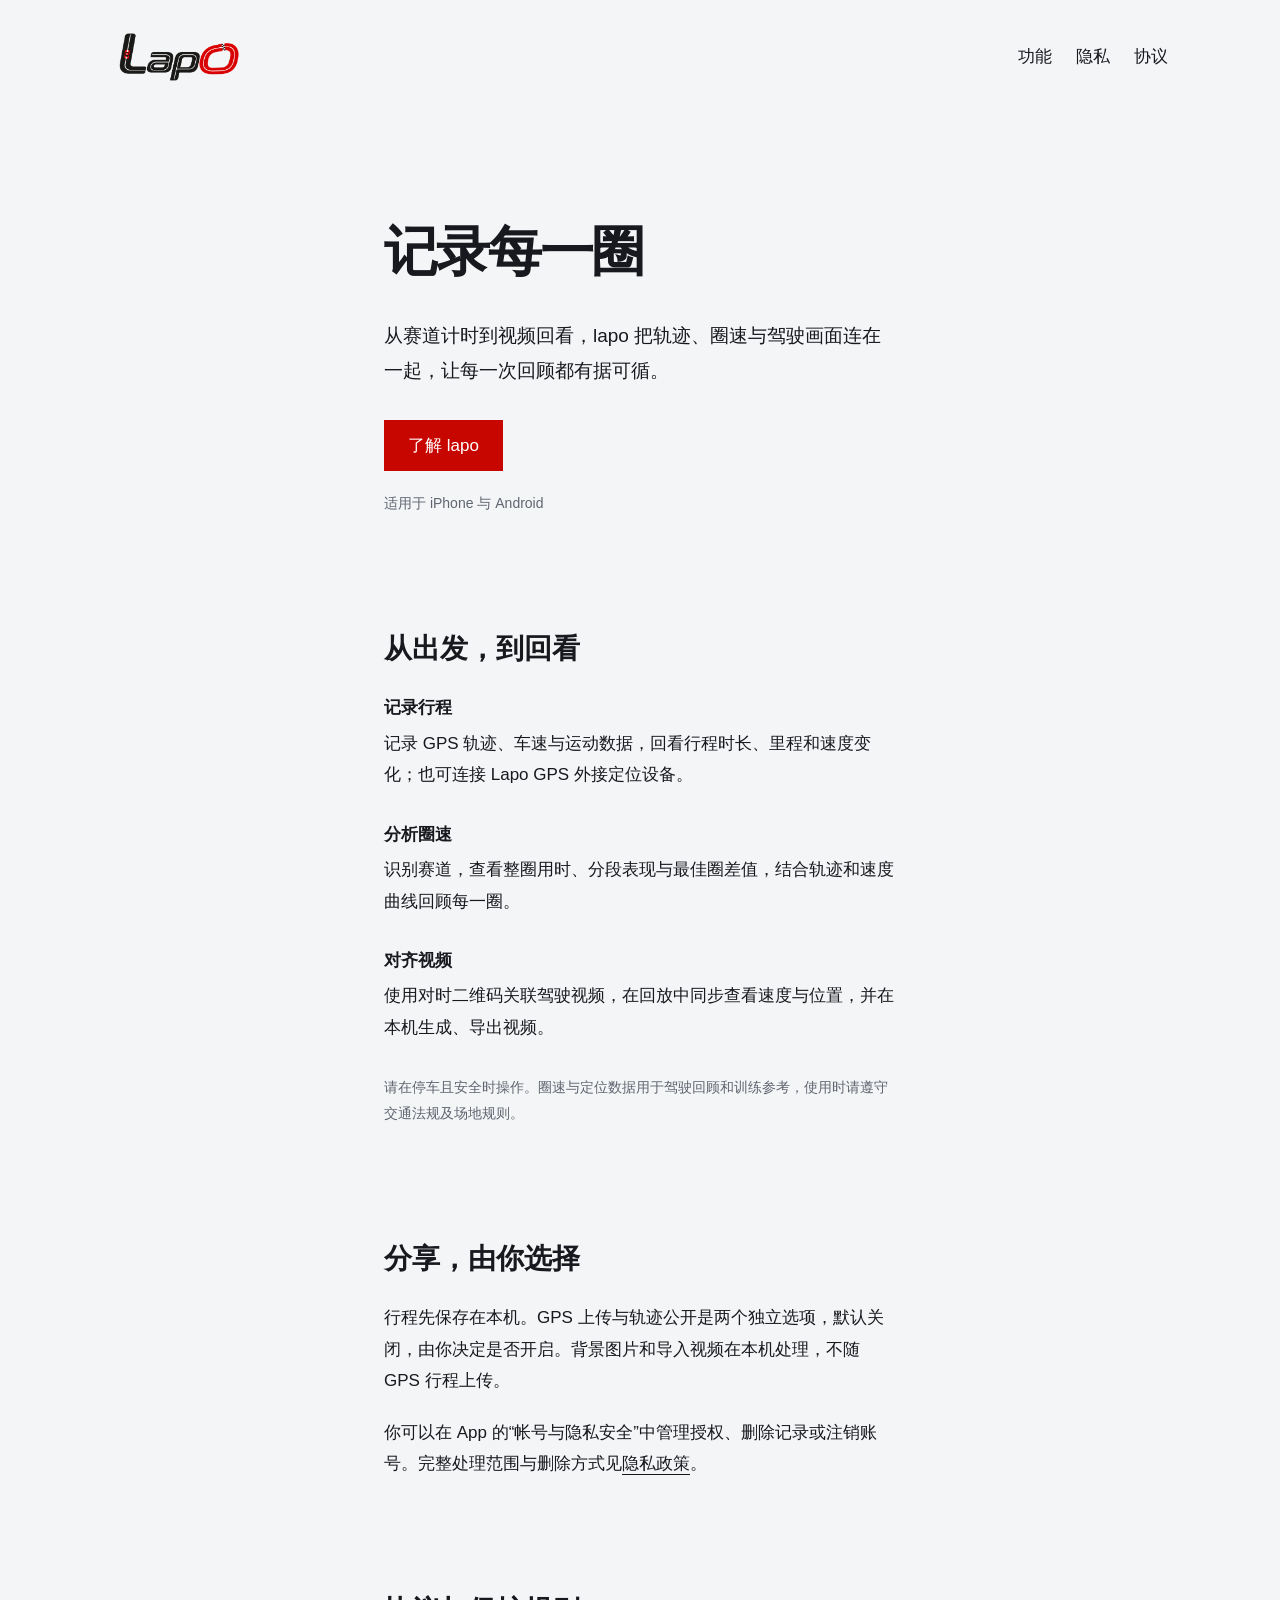
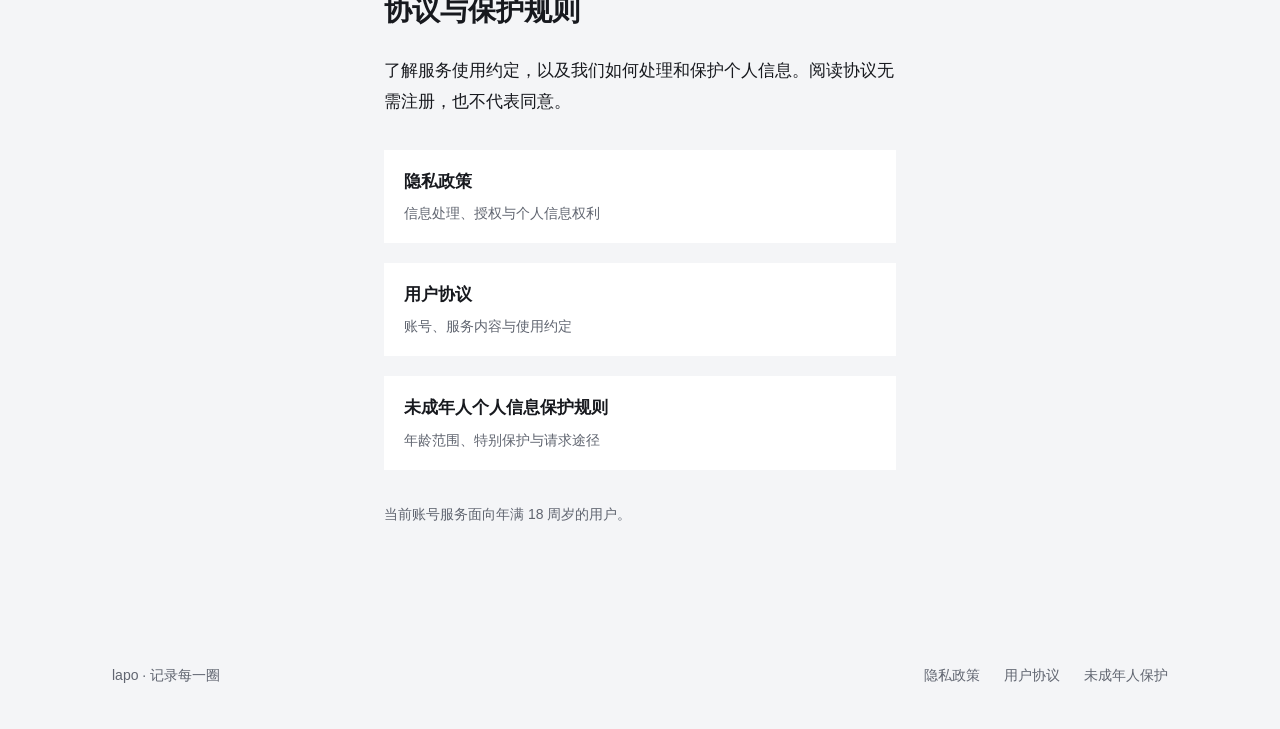
==== index.html @ c938dd82 "Add lapo website and legal pages" ====
<!doctype html>
<html lang="zh-CN">
<head>
  <meta charset="utf-8">
  <meta name="viewport" content="width=device-width, initial-scale=1">
  <meta name="description" content="lapo 是一款赛道计时与驾驶记录应用，支持 GPS 轨迹、圈速分析、行程回放及本地视频对齐。">
  <meta name="theme-color" content="#f4f5f7">
  <title>lapo · 记录每一圈</title>
  <link rel="icon" href="assets/icon.png">
  <link rel="stylesheet" href="style.css">
</head>
<body>
  <a class="skip-link" href="#main">跳转到正文</a>
  <header class="site-header">
    <a href="index.html" aria-label="lapo 首页"><img class="logo" src="assets/logo.png" alt="lapo" width="132" height="66"></a>
    <nav aria-label="主导航"><a href="#features">功能</a><a href="#privacy">隐私</a><a href="#agreements">协议</a></nav>
  </header>
  <main id="main" class="home">
    <section class="hero" aria-labelledby="hero-title">
      <h1 id="hero-title">记录每一圈</h1>
      <p class="lead">从赛道计时到视频回看，lapo 把轨迹、圈速与驾驶画面连在一起，让每一次回顾都有据可循。</p>
      <a class="button" href="#features">了解 lapo</a>
      <p class="note">适用于 iPhone 与 Android</p>
    </section>
    <section id="features" aria-labelledby="features-title">
      <h2 id="features-title">从出发，到回看</h2>
      <dl class="features">
        <div><dt>记录行程</dt><dd>记录 GPS 轨迹、车速与运动数据，回看行程时长、里程和速度变化；也可连接 Lapo GPS 外接定位设备。</dd></div>
        <div><dt>分析圈速</dt><dd>识别赛道，查看整圈用时、分段表现与最佳圈差值，结合轨迹和速度曲线回顾每一圈。</dd></div>
        <div><dt>对齐视频</dt><dd>使用对时二维码关联驾驶视频，在回放中同步查看速度与位置，并在本机生成、导出视频。</dd></div>
      </dl>
      <p class="note">请在停车且安全时操作。圈速与定位数据用于驾驶回顾和训练参考，使用时请遵守交通法规及场地规则。</p>
    </section>
    <section id="privacy" aria-labelledby="privacy-title">
      <h2 id="privacy-title">分享，由你选择</h2>
      <p>行程先保存在本机。GPS 上传与轨迹公开是两个独立选项，默认关闭，由你决定是否开启。背景图片和导入视频在本机处理，不随 GPS 行程上传。</p>
      <p>你可以在 App 的“帐号与隐私安全”中管理授权、删除记录或注销账号。完整处理范围与删除方式见<a href="privacy.html">隐私政策</a>。</p>
    </section>
    <section id="agreements" aria-labelledby="agreements-title">
      <h2 id="agreements-title">协议与保护规则</h2>
      <p>了解服务使用约定，以及我们如何处理和保护个人信息。阅读协议无需注册，也不代表同意。</p>
      <ul class="agreement-links">
        <li><a href="privacy.html">隐私政策<span>信息处理、授权与个人信息权利</span></a></li>
        <li><a href="terms.html">用户协议<span>账号、服务内容与使用约定</span></a></li>
        <li><a href="minors.html">未成年人个人信息保护规则<span>年龄范围、特别保护与请求途径</span></a></li>
      </ul>
      <p class="note">当前账号服务面向年满 18 周岁的用户。</p>
    </section>
  </main>
  <footer class="site-footer"><span>lapo · 记录每一圈</span><a href="privacy.html">隐私政策</a><a href="terms.html">用户协议</a><a href="minors.html">未成年人保护</a></footer>
</body>
</html>
---- style.css ----
:root {
  --paper: #f4f5f7;
  --ink: #17191e;
  --muted: #606570;
  --accent: #c80600;
  --surface: #fff;
}
* { box-sizing: border-box; }
html { scroll-behavior: smooth; scroll-padding-top: 32px; }
body { margin: 0; background: var(--paper); color: var(--ink); font-family: -apple-system, BlinkMacSystemFont, "Segoe UI", "PingFang SC", "Microsoft YaHei", sans-serif; font-size: 17px; line-height: 1.85; }
a { color: inherit; text-underline-offset: 5px; }
a:hover { color: var(--accent); }
a:focus-visible, summary:focus-visible { outline: 3px solid var(--accent); outline-offset: 6px; }
.skip-link { position: absolute; top: 8px; left: 16px; padding: 8px; background: var(--surface); transform: translateY(-200%); }
.skip-link:focus { transform: none; }
.site-header { max-width: 1120px; margin: auto; padding: 24px 32px; display: flex; align-items: center; justify-content: space-between; gap: 24px; }
.logo { display: block; object-fit: contain; }
nav { display: flex; flex-wrap: wrap; gap: 24px; }
nav a, .site-footer a { text-decoration: none; }
.home { max-width: 560px; margin: 0 auto; padding: 0 24px; }
section { margin-bottom: 112px; scroll-margin-top: 40px; }
.hero { padding-top: 100px; }
h1, h2, h3 { line-height: 1.4; text-wrap: balance; }
h1 { font-size: clamp(36px, 5vw, 54px); font-weight: 650; letter-spacing: -.04em; margin: 0 0 28px; }
h2 { font-size: 28px; margin: 0 0 24px; }
h3 { font-size: 20px; margin: 32px 0 16px; }
p { margin: 0 0 20px; }
.lead { font-size: 19px; margin-bottom: 32px; }
.button { display: inline-block; background: var(--accent); color: var(--surface); padding: 10px 24px; text-decoration: none; transition: transform .15s; }
.button:hover { color: var(--surface); transform: translateY(-2px); }
.button:active { transform: translateY(1px); }
.hero .note { margin-top: 20px; }
.note, .site-footer { color: var(--muted); font-size: 14px; }
.features { margin: 0 0 32px; }
.features div { margin-bottom: 28px; }
dt { font-weight: 650; margin-bottom: 4px; }
dd { margin: 0; }
.agreement-links { list-style: none; padding: 0; margin: 32px 0; }
.agreement-links li { margin: 20px 0; }
.agreement-links a { display: block; padding: 16px 20px; background: var(--surface); font-weight: 600; text-decoration: none; }
.agreement-links span { display: block; color: var(--muted); font-size: 14px; font-weight: 400; margin-top: 4px; }
.site-footer { max-width: 1120px; margin: auto; padding: 24px 32px 40px; display: flex; flex-wrap: wrap; gap: 12px 24px; }
.site-footer span { margin-right: auto; }
.legal { max-width: 820px; margin: 48px auto 96px; padding: 0 24px; overflow-wrap: anywhere; }
.legal h1 { font-size: 32px; margin-top: 28px; }
.legal h2 { font-size: 23px; margin-top: 48px; }
.legal p { white-space: pre-line; }
.legal .back { font-size: 15px; }
@media (max-width: 600px) {
  .site-header { padding: 16px 24px; gap: 16px; }
  .logo { width: 100px; height: 50px; }
  nav { gap: 16px; font-size: 15px; }
  .hero { padding-top: 56px; }
  section { margin-bottom: 72px; }
  .site-footer { padding: 24px; gap: 12px 20px; }
  .site-footer span { width: 100%; }
  .legal { margin-top: 32px; }
  .legal h1 { font-size: 28px; }
}
@media (prefers-reduced-motion: reduce) {
  html { scroll-behavior: auto; }
  .button { transition: none; transform: none; }
}
@media print {
  body { background: white; color: black; font-size: 11pt; }
  .site-header, .site-footer, .back, .skip-link { display: none; }
  .legal { max-width: none; margin: 0; padding: 0; }
  h2, h3 { break-after: avoid; }
}
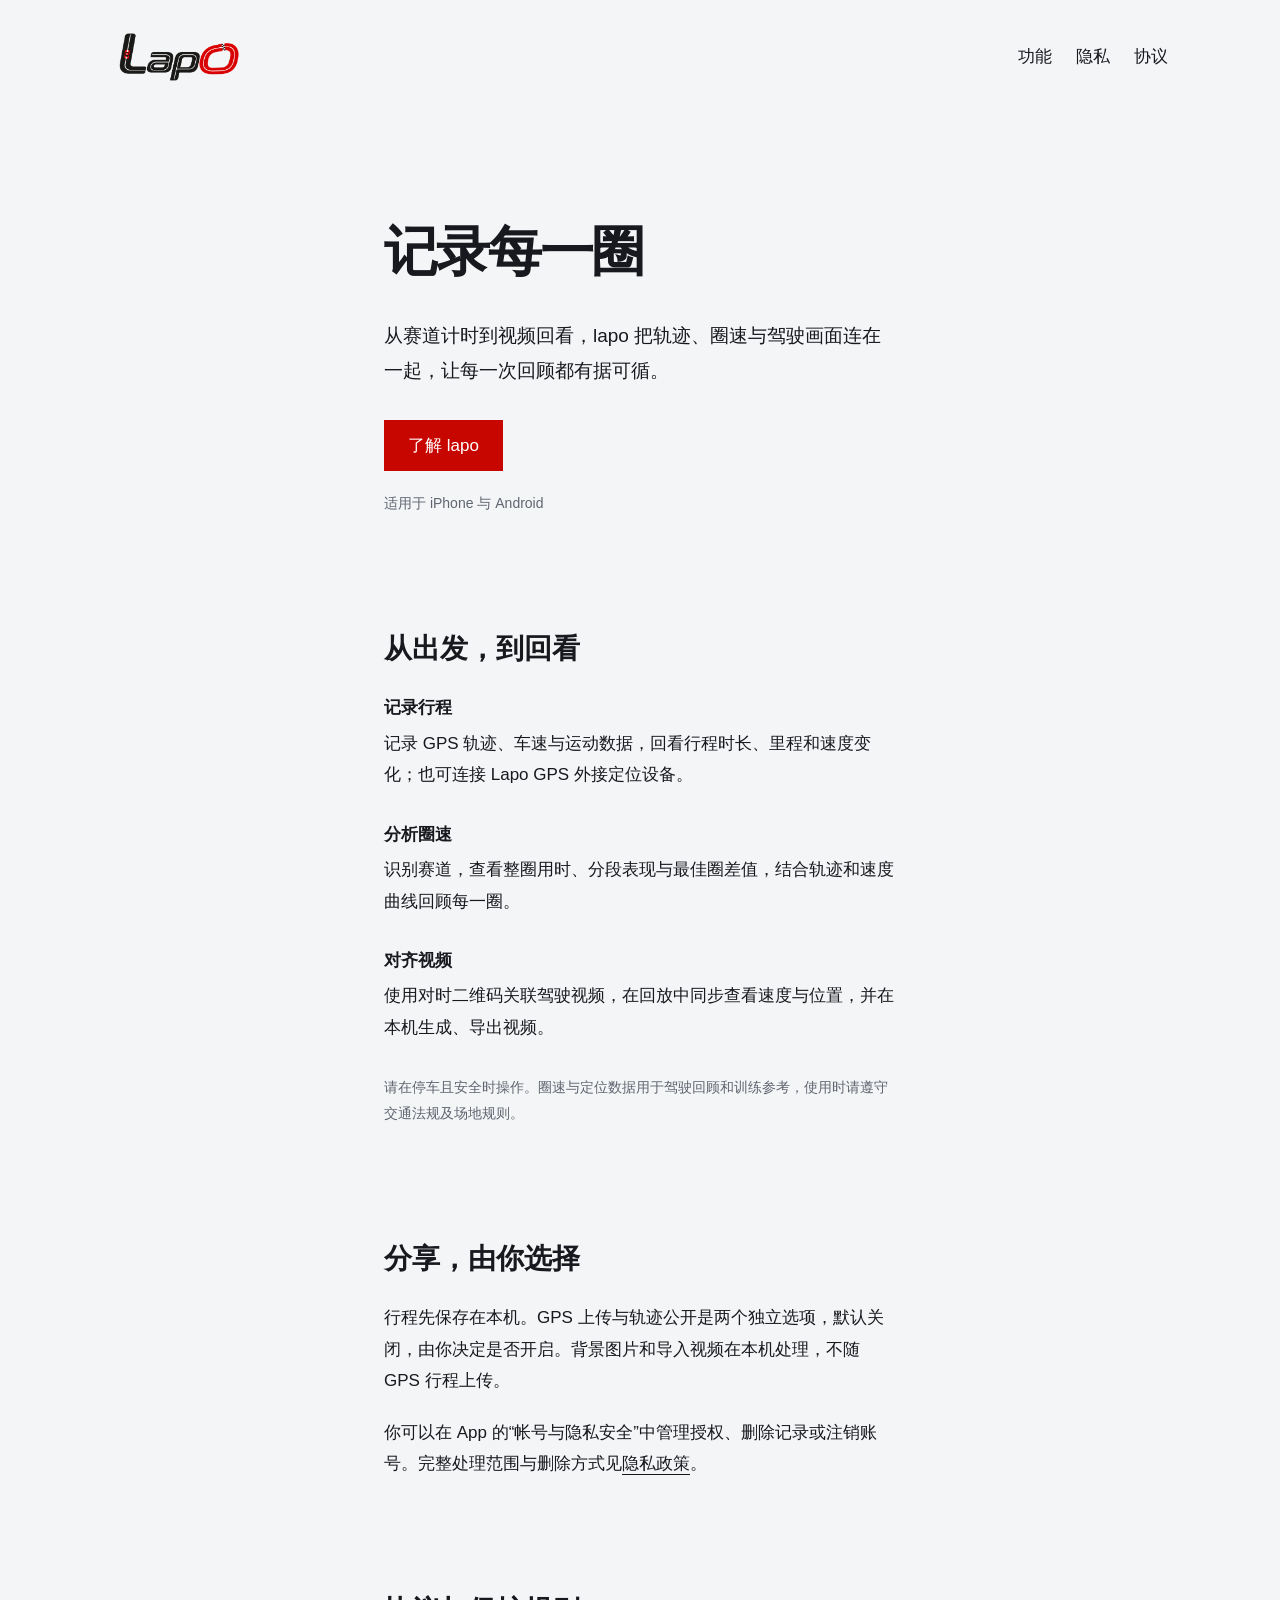
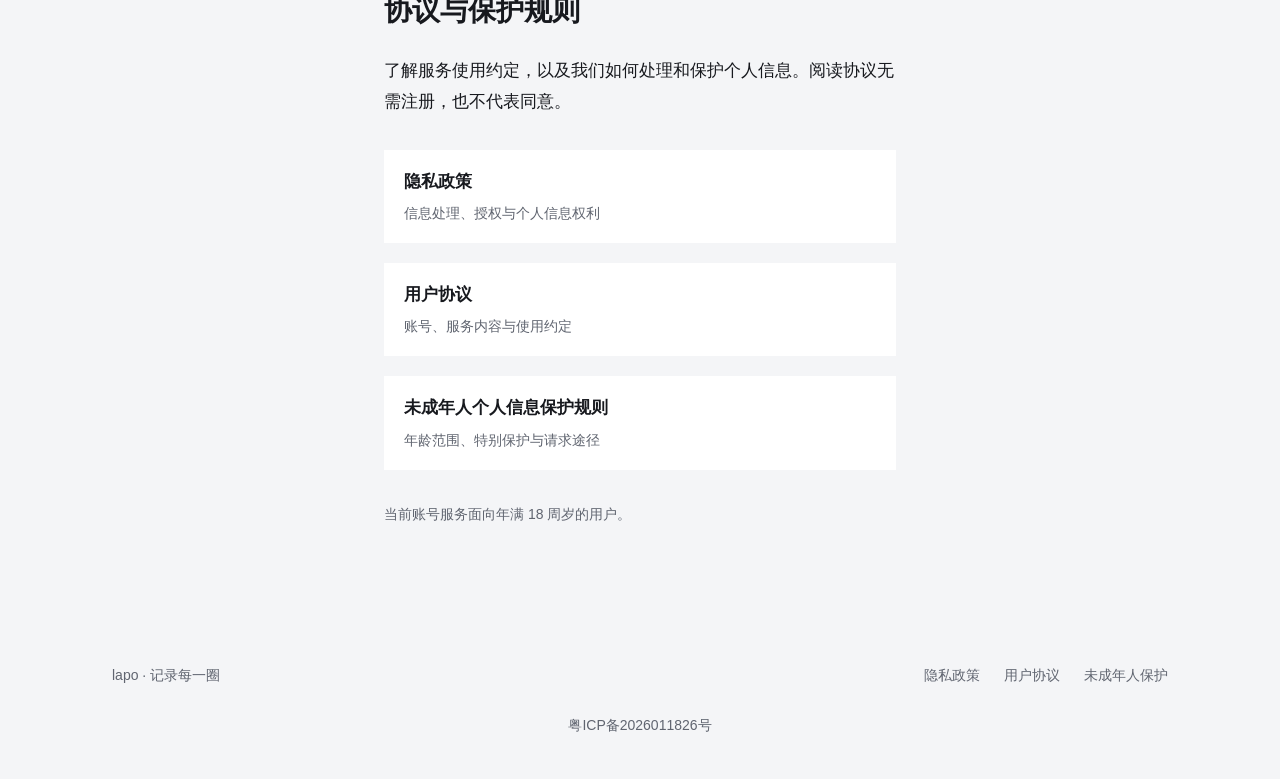
==== commit c3bd25b8: "Add ICP filing number to website footers" ====
--- a/index.html
+++ b/index.html
@@ -47,6 +47,8 @@
       <p class="note">当前账号服务面向年满 18 周岁的用户。</p>
     </section>
   </main>
-  <footer class="site-footer"><span>lapo · 记录每一圈</span><a href="privacy.html">隐私政策</a><a href="terms.html">用户协议</a><a href="minors.html">未成年人保护</a></footer>
+  <footer class="site-footer"><span>lapo · 记录每一圈</span><a href="privacy.html">隐私政策</a><a href="terms.html">用户协议</a><a href="minors.html">未成年人保护</a>
+    <p class="filing"><a href="https://beian.miit.gov.cn/" target="_blank" rel="noopener noreferrer">粤ICP备2026011826号</a></p>
+  </footer>
 </body>
 </html>
--- a/style.css
+++ b/style.css
@@ -41,6 +41,7 @@
 .agreement-links span { display: block; color: var(--muted); font-size: 14px; font-weight: 400; margin-top: 4px; }
 .site-footer { max-width: 1120px; margin: auto; padding: 24px 32px 40px; display: flex; flex-wrap: wrap; gap: 12px 24px; }
 .site-footer span { margin-right: auto; }
+.filing { flex-basis: 100%; margin: 0; padding-top: 12px; text-align: center; }
 .legal { max-width: 820px; margin: 48px auto 96px; padding: 0 24px; overflow-wrap: anywhere; }
 .legal h1 { font-size: 32px; margin-top: 28px; }
 .legal h2 { font-size: 23px; margin-top: 48px; }
